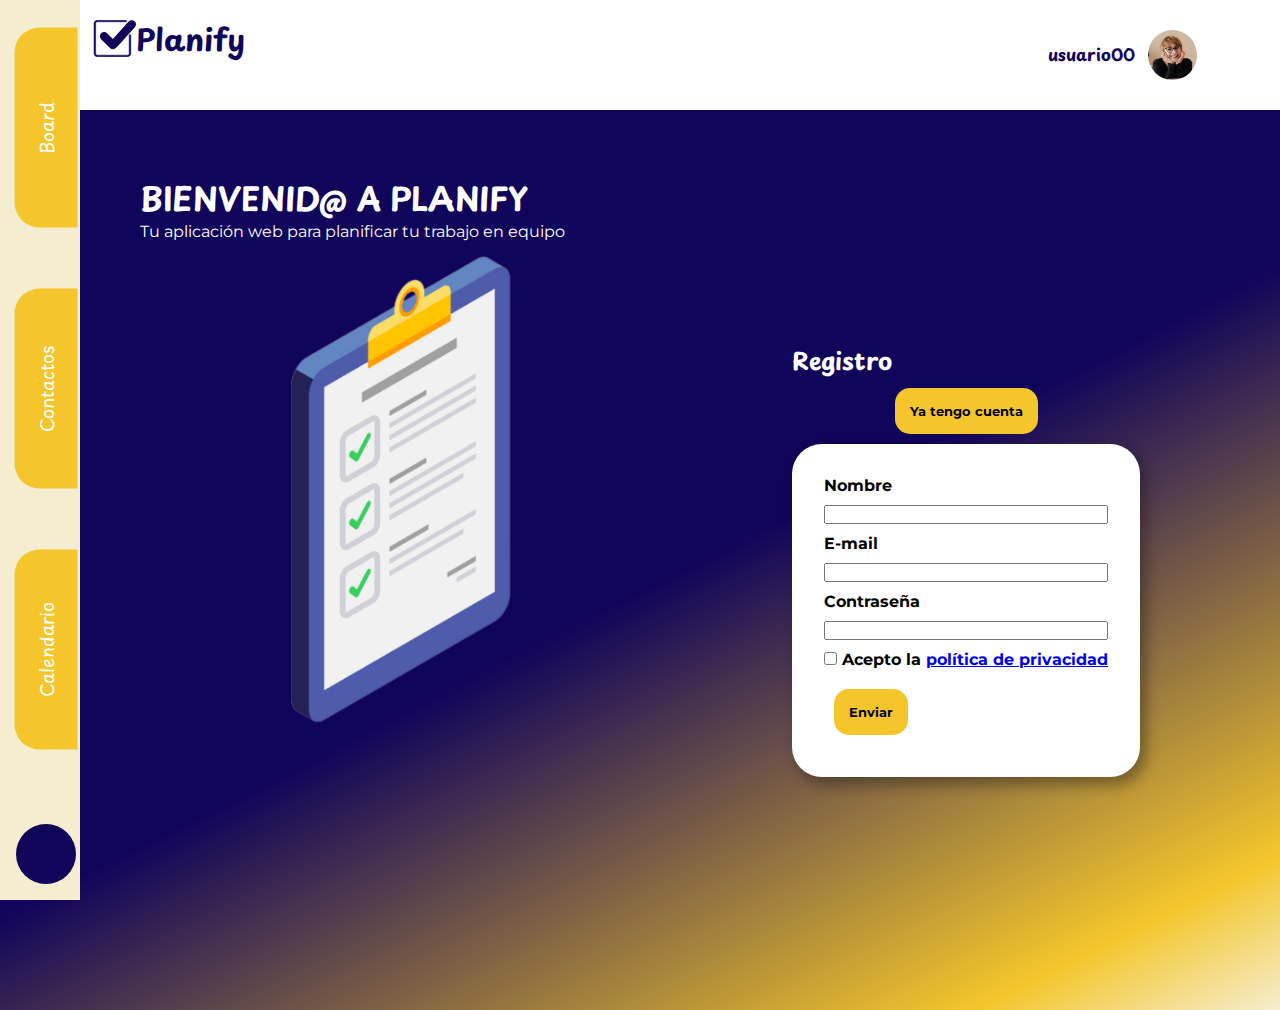
==== index.html @ a730c22f "Final commit" ====
<!DOCTYPE html>
<html lang="en">

<head>
    <meta charset="UTF-8">
    <meta name="viewport" content="width=device-width, initial-scale=1.0">
    <link rel="stylesheet" href="style-1.css">
    <title>Landing</title>

</head>

<body>
    <!--Menú lateral-->
    <nav class="MenuLat">
        <ul class="MenuLat-btns">
            <li class="MenuLat-btn">Board</li>
            <li class="MenuLat-btn">Contactos</li>
            <li class="MenuLat-btn">Calendario</li>
        </ul>
        <button class="MenuLat-addBtn"><a href="./new-task.html"><i style="color: #ffffff;"
                    class="fa-solid fa-plus"></i></a></button>
    </nav>

    <!--Header: logo + usuario-->
    <header class="Header">
        <a class="Logo" href="./index.html"><img class="Logo-img" src="./img/planify_logo.svg" alt="Logo Planify">
            <h1 class="Logo-txt">Planify</h1>
        </a>

        <a class="Header-user" href="./index.html">
            <h2>usuario00</h2><img class="imgRounded" src="img/user-01.jpg" alt="">
        </a>
    </header>
    <div class="mainBanner">
        <div class="heroImage is-white">
            <h1>BIENVENID@ A PLANIFY</h1>
            <p>Tu aplicación web para planificar tu trabajo en equipo</p>
            <div>
                <img src="img/planify-index-001.png" alt="hero image">
            </div>
        </div>
        <div class="bannerContent is-grid-child-align-center">
            <h2 class="is-white">Registro</h2>
            <a class="is-grid-child-align-center" href="login.html"><button class="btn">Ya tengo cuenta</button></a>
            <div class="card">
                <form action="" id="registryForm">
                    <label for="name">Nombre</label>
                    <input type="text" id="name" name="user_name">

                    <label for="email">E-mail</label>
                    <input type="text" id="email" name="user_email">

                    <label for="password">Contraseña</label>
                    <input type="text" id="password" name="user_password">

                    <label for="policy"><input type="checkbox" id="policy" name="accept_policy"> Acepto la <a
                            href="./policy.html" class="is-underline">política de
                            privacidad</a></label>
                    <a><button class="btn">Enviar</button></a>
                </form>

            </div>
        </div>
    </div>





</body>

</html>
---- style-1.css ----
@import url('https://fonts.googleapis.com/css2?family=Montserrat:wght@400;600&family=Playpen+Sans:wght@500&display=swap');

* {
    box-sizing: border-box;
    margin: 0;
    padding: 0;
    box-sizing: border-box;
    text-decoration: none;
    list-style: none;
}

body {
    margin: 0px;
    font-family: 'Montserrat', sans-serif;
    width: 100vw;
}

select {
    font-family: 'Montserrat', sans-serif;
}

h1,
h2,
h3,
h4 {
    font-family: 'Playpen Sans', cursive;
}

/* Define colores a través de variables CSS */
:root {
    --default-font-color: #11045B;
    --default-color-yellow: #f4c62c;
    --hover-color-yellow: #f4c62c;
    --default-background-color1: #ffffff;
    --default-background-color2: #f5f2e9;
    --default-background-color3: #f5edd0;
    --default-shadow-color: rgba(20, 20, 20, 0.4);

}

.MenuLat {
    height: 100vh;
    width: 80px;
    text-align: center;
    background-color: var(--default-background-color3);
    color: #ffffff;
    position: fixed;
    padding: 1em;
    padding-top: 6em;
    padding-right: 0;
    display: flex;
    flex-direction: column;
    justify-content: space-between;
}

.MenuLat-btns {
    display: flex;
    flex-direction: column;
    justify-content: space-between;
    gap: 20px;
    height: 65vh;
    margin-top: 0;
    padding-top: 0;
}

.MenuLat-btn {
    background-color: var(--default-color-yellow);
    color: #ffffff;
    font-family: 'Playpen Sans';
    font-size: 18px;
    padding: 1em;
    border-top-right-radius: 25px;
    width: 200px;
    margin-left: 20px;
    margin-left: -70px;
    border-top-left-radius: 25px;
    transform: rotate(-90deg);
}

.MenuLat-addBtn {
    display: block;
    width: 60px;
    height: 60px;
    border-radius: 50%;
    color: #ffffff;
    font-size: 30px;
    background-color: var(--default-font-color);
    border: 0;
}

.Logo {
    display: flex;
    align-items: center;
}

.Logo-img {
    width: 50px;
    height: auto;
}

.Logo-txt {
    font-family: 'Playpen Sans';
    color: var(--default-font-color);
    font-size: 30px;
}

.Header {
    padding: 1em;
    display: flex;
    justify-content: space-between;
    align-items: flex-start;
    margin-left: 70px;
    padding: 1em;
    width: 90vw;

}

.Header-user {
    font-size: 11px;
    font-family: 'Montserrat';
    font-weight: 400;
    color: var(--default-font-color);
    padding: 1em;
    display: flex;
    align-items: center;
    gap: 10px;
}

.imgRounded {
    margin: 2%;
    width: 50px;
    height: 50px;
    border-radius: 50%;
    ;
    object-fit: cover;
    background-color: white;
}

.is-shadow {
    box-shadow: 5px 7px 14px 1px rgba(20, 20, 20, 0.4);
}

.heroImage {
    display: flex;
    flex-direction: column;
    max-width: 50%;
}

.heroImage div {
    width: 100%;
    margin: 0;
}

.heroImage img {
    width: 100%;
    max-height: 500px;
    height: auto;
    object-fit: contain;
}

.heroImage p {
    width: 100%;
}

.mainBanner {
    background: linear-gradient(153deg, rgba(17, 4, 91, 1) 52%, rgba(244, 198, 44, 1) 90%, rgba(245, 237, 208, 1) 100%);
    min-height: 100vh;
    display: flex;
    padding: 5%;
    flex-wrap: wrap;
    justify-content: space-around;
    width: 100%;
}

.bannerContent {
    display: flex;
    flex-direction: column;

}

.card {
    background-color: var(--default-background-color1);
    box-shadow: 5px 7px 14px 1px rgba(20, 20, 20, 0.4);
    border-radius: 30px;
    padding: 2em;
    min-width: 300px;

}

#registryForm {
    display: flex;
    flex-direction: column;
    gap: 10px
}

#registryForm label {
    font-weight: bold;
}

.is-underline {
    text-decoration: underline;
   /* cursor: pointer; */
}

.is-grid-child-align-center {
    align-self: center;
}

.is-white {
    color: white;
}

.is-two-columns {
    display:grid;
	grid-template-columns: 1fr 1fr;
	gap: 20px; 
    /* cómo poner el contenido de cada columna 100%; */
}

.is-three-columns {
    display:grid;
	grid-template-columns: 1fr 1fr 1fr;
	gap: 20px; 
   
}
.u-fullwidth {
    width: 100%;
}

.btn {
    padding: 15px;
    background-color: #f4c62c;
    border-radius: 15px;
    border: none;  
    margin: 10px;
    font-family: 'Montserrat', sans-serif;
    font-weight: bold;
}

.btn:hover{
    background-color: #f5edd0;
}

.bannerContent-policy {
    display: block;
    max-width: 50%;
    padding:3%;
}
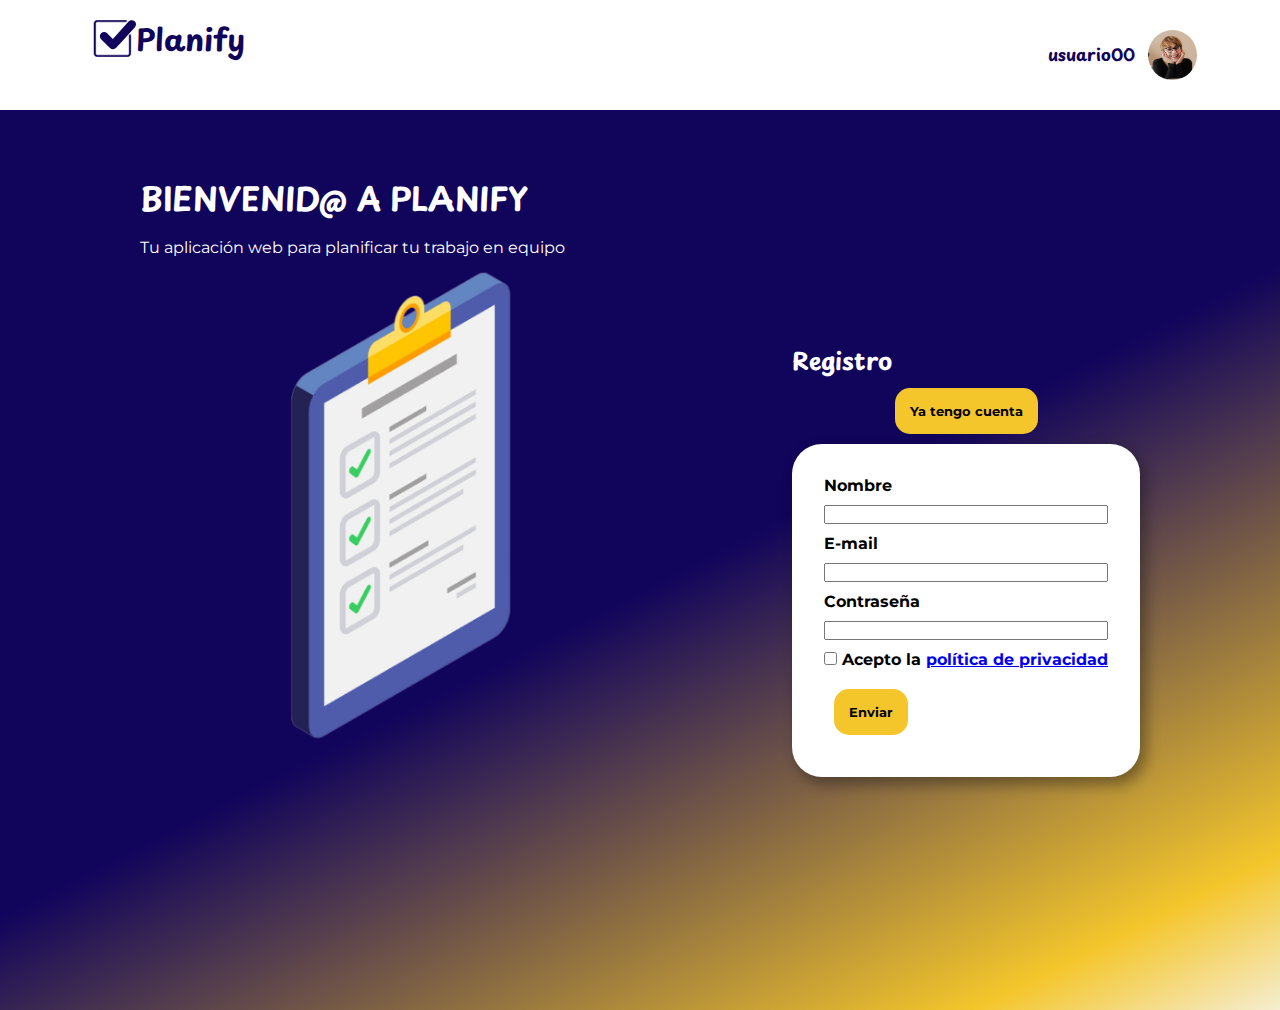
==== commit 108e6779: "Eliminar Nav bar lateral de index" ====
--- a/index.html
+++ b/index.html
@@ -10,17 +10,7 @@
 </head>
 
 <body>
-    <!--Menú lateral-->
-    <nav class="MenuLat">
-        <ul class="MenuLat-btns">
-            <li class="MenuLat-btn">Board</li>
-            <li class="MenuLat-btn">Contactos</li>
-            <li class="MenuLat-btn">Calendario</li>
-        </ul>
-        <button class="MenuLat-addBtn"><a href="./new-task.html"><i style="color: #ffffff;"
-                    class="fa-solid fa-plus"></i></a></button>
-    </nav>
-
+    
     <!--Header: logo + usuario-->
     <header class="Header">
         <a class="Logo" href="./index.html"><img class="Logo-img" src="./img/planify_logo.svg" alt="Logo Planify">
--- a/style-1.css
+++ b/style-1.css
@@ -242,7 +242,21 @@
 }
 
 .bannerContent-policy {
-    display: block;
-    max-width: 50%;
-    padding:3%;
-}
+    background: linear-gradient(153deg, rgba(17, 4, 91, 1) 52%, rgba(244, 198, 44, 1) 90%, rgba(245, 237, 208, 1) 100%);
+    min-height: 100vh;
+    padding: 5% 5% 5% 10%;
+    width: 100%;
+}
+.bannerContent-policy {
+    margin-bottom: 1em;
+    column-count: 3;
+}
+.bannerContent-policy h2, h3, p {
+    margin-top: 1em;
+}
+@media only screen and (max-width: 600px) {
+    .bannerContent-policy {
+        column-count: 1;
+    }
+}
+
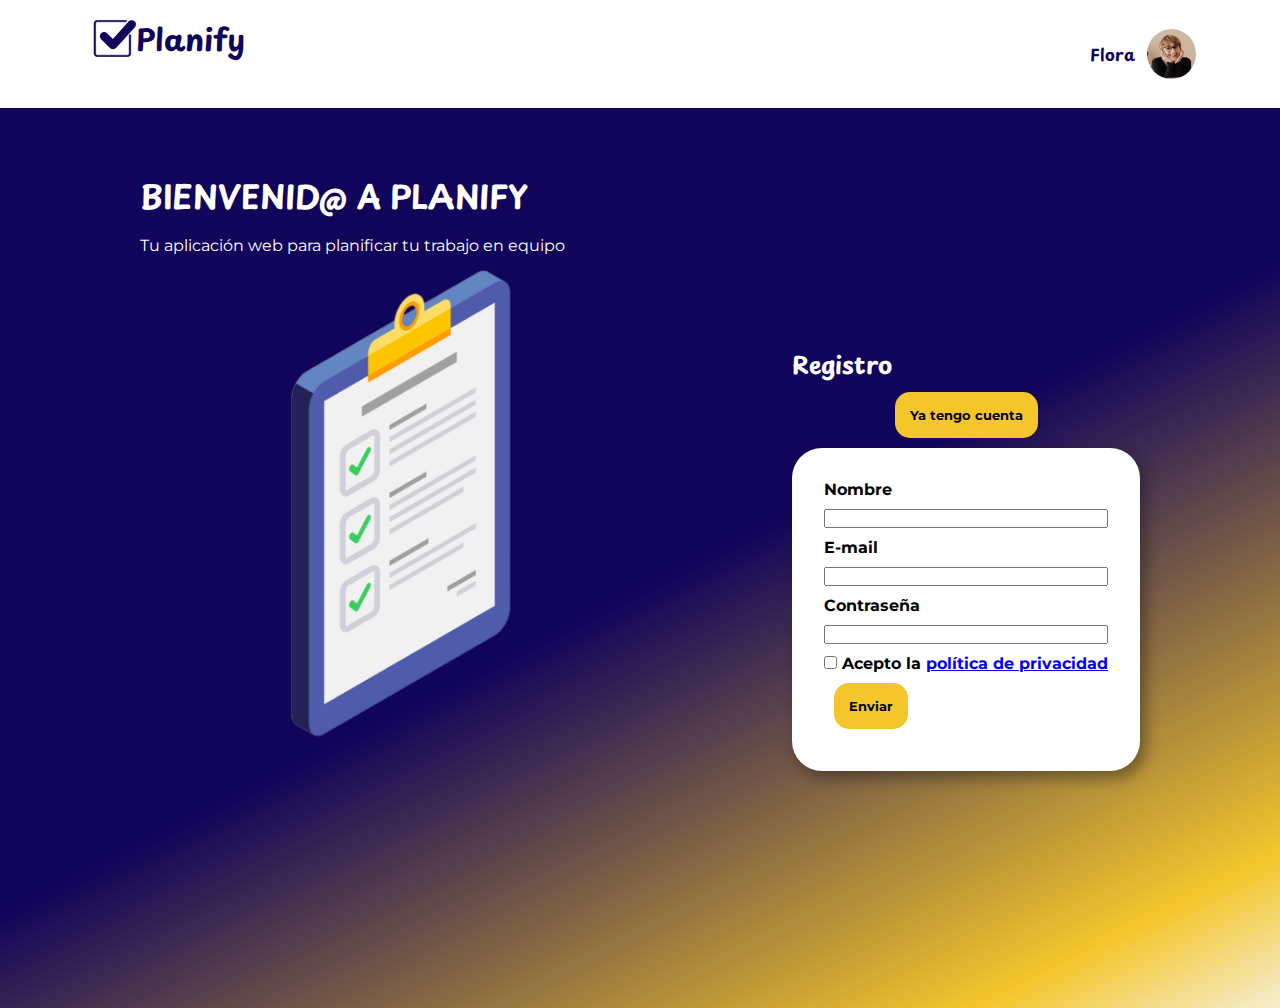
==== commit 81db0cf8: "last summit" ====
--- a/index.html
+++ b/index.html
@@ -17,8 +17,8 @@
             <h1 class="Logo-txt">Planify</h1>
         </a>
 
-        <a class="Header-user" href="./index.html">
-            <h2>usuario00</h2><img class="imgRounded" src="img/user-01.jpg" alt="">
+        <a class="Header-user" href="./home.html">
+            <h2>Flora</h2><img class="imgRounded" src="img/user-01.jpg" alt="">
         </a>
     </header>
     <div class="mainBanner">
@@ -41,13 +41,15 @@
                     <input type="text" id="email" name="user_email">
 
                     <label for="password">Contraseña</label>
-                    <input type="text" id="password" name="user_password">
+                    <input type="password" id="password" name="user_password">
 
                     <label for="policy"><input type="checkbox" id="policy" name="accept_policy"> Acepto la <a
                             href="./policy.html" class="is-underline">política de
                             privacidad</a></label>
-                    <a><button class="btn">Enviar</button></a>
+                    
                 </form>
+
+                <a href="./home.html"><button class="btn">Enviar</button></a>
 
             </div>
         </div>
